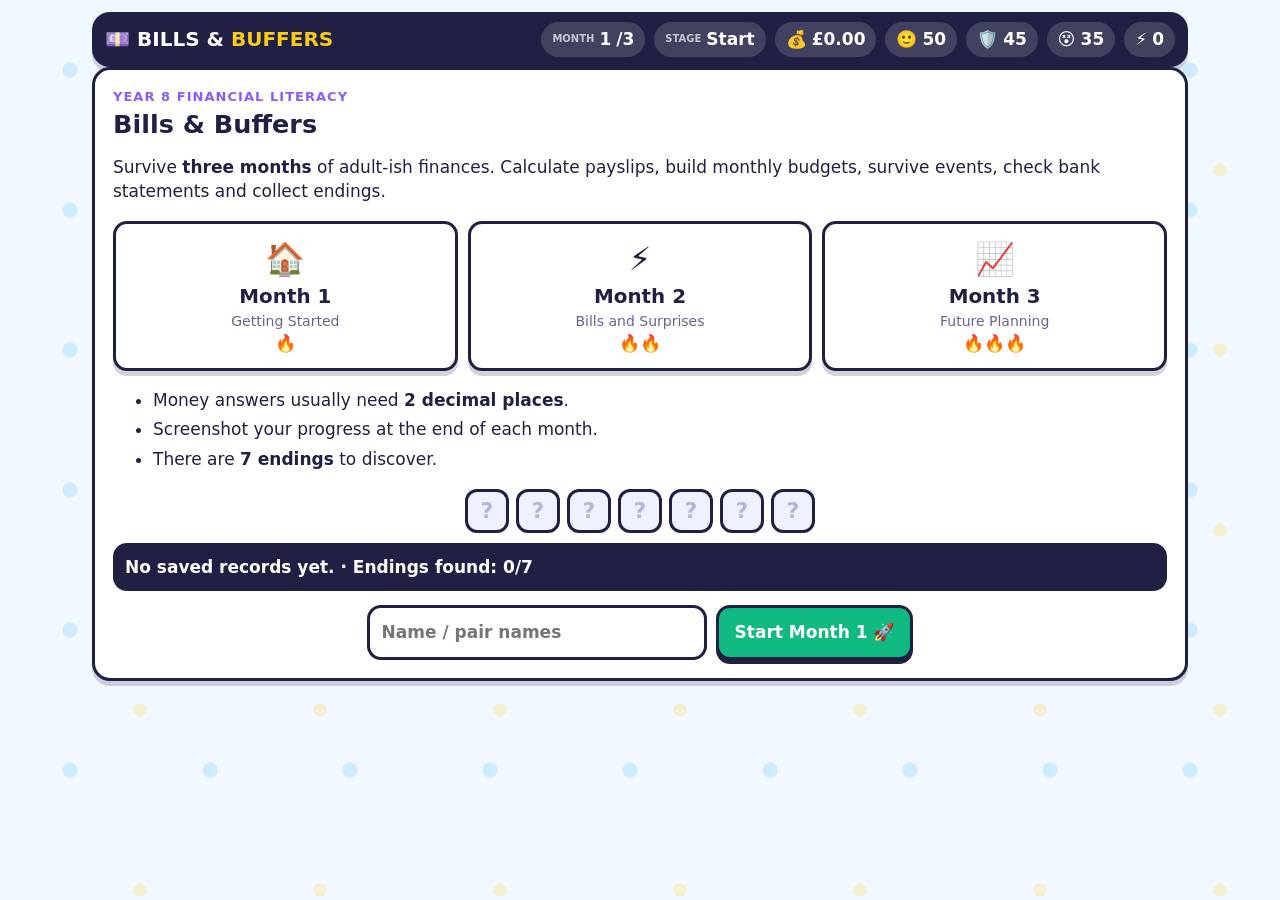
==== puzzles/bills-and-buffers/index.html @ 138b82da "Create index.html" ====
<!doctype html>
<html lang="en-GB">
<head>
<meta charset="utf-8">
<meta name="viewport" content="width=device-width, initial-scale=1, maximum-scale=1, user-scalable=no">
<title>Bills & Buffers - Year 8</title>
<style>
:root{--ink:#202044;--bg:#f2f8ff;--card:#fff;--line:#202044;--sun:#facc15;--sky:#38bdf8;--grape:#8b5cf6;--pink:#ec4899;--lime:#10b981;--red:#f43f5e;--soft:#f4f0fb;--shadow:0 5px 0 rgba(32,32,68,.2);--r:18px}*{box-sizing:border-box;-webkit-tap-highlight-color:transparent}body{margin:0;font-family:system-ui,-apple-system,Segoe UI,sans-serif;color:var(--ink);background:radial-gradient(circle,#38bdf833 0 7px,transparent 8px) 0 0/140px 140px,radial-gradient(circle,#facc1538 0 6px,transparent 7px) 50px 80px/180px 180px,var(--bg);font-size:17px;line-height:1.45;padding-bottom:28px}h1,h2,h3,h4{margin:.2rem 0;font-family:ui-rounded,system-ui,sans-serif;line-height:1.1}button,input{font:inherit}button{cursor:pointer}button:disabled{opacity:.45;pointer-events:none}.hidden{display:none!important}.muted{color:#68638d;font-size:14px}#wrap{max-width:1120px;margin:auto;padding:12px}.hud{display:flex;align-items:center;gap:9px;flex-wrap:wrap;background:var(--ink);color:#fff;border-radius:18px;padding:10px 13px;box-shadow:var(--shadow)}.logo{font-weight:900;font-size:20px}.logo b{color:var(--sun)}.spacer{flex:1}.chip{display:inline-flex;gap:5px;align-items:center;background:rgba(255,255,255,.15);border-radius:999px;padding:5px 11px;font-weight:800}.lab{font-size:10px;text-transform:uppercase;opacity:.7}.banner,.card{background:#fff;border:3px solid var(--line);border-radius:var(--r);box-shadow:var(--shadow)}.banner{display:flex;align-items:center;gap:12px;flex-wrap:wrap;margin:14px 0 10px;padding:10px 14px}.banner .big{font-size:34px}.dots{display:flex;gap:7px;margin-left:auto;flex-wrap:wrap}.dot{font-weight:800;font-size:13px;padding:5px 10px;border-radius:999px;background:#eef2ff;color:#77719a}.dot.now{background:var(--sun);color:var(--ink);outline:2px solid var(--ink)}.dot.done{background:var(--lime);color:#fff}.card{padding:18px;margin-bottom:14px;animation:pop .2s ease both}@keyframes pop{from{opacity:.3;transform:translateY(6px)}to{opacity:1;transform:none}}.eyebrow{font-weight:900;color:var(--grape);font-size:13px;text-transform:uppercase;letter-spacing:.08em}.btn{border:3px solid var(--ink);border-radius:14px;background:#fff;box-shadow:0 4px 0 var(--ink);padding:10px 16px;min-height:46px;font-weight:900}.btn:active{transform:translateY(3px);box-shadow:0 1px 0 var(--ink)}.sun{background:var(--sun)}.lime{background:var(--lime);color:white}.sky{background:var(--sky)}.pink{background:var(--pink);color:white}.red{background:var(--red);color:white}.grape{background:var(--grape);color:white}.btnRow{display:flex;gap:9px;flex-wrap:wrap;justify-content:center;margin-top:14px}.strip{display:grid;grid-template-columns:repeat(auto-fit,minmax(150px,1fr));gap:10px;margin:12px 0}.mini{border:3px solid var(--ink);border-radius:14px;box-shadow:var(--shadow);padding:12px;text-align:center;background:#fff}.mini .em{font-size:32px}.rules li{margin:5px 0}.nameBox{border:3px solid var(--ink);border-radius:14px;padding:12px;max-width:340px;width:100%;font-weight:800}.notice{background:#fff6dc;border:3px solid #ca8a04;border-radius:14px;padding:12px;font-weight:800;margin:10px 0}.paygrid,.plangrid{display:grid;grid-template-columns:repeat(auto-fit,minmax(230px,1fr));gap:12px;margin-top:12px}.pay,.choice{border:3px solid var(--ink);border-radius:14px;box-shadow:var(--shadow);background:#fff;padding:13px}.pay.done,.choice.chosen{background:#e9fbf4;border-color:#047857}.pay.locked{opacity:.5}.value{font-weight:900;font-size:24px;margin:8px 0}.tracker{display:flex;gap:8px;flex-wrap:wrap;justify-content:center;background:var(--soft);border:2px dashed var(--grape);border-radius:12px;padding:8px;margin:12px 0;font-weight:800}.ok{color:#047857}.todo{color:#be123c}.cat{margin-top:16px}.cat.missing{outline:3px dashed var(--red);outline-offset:5px}.choice h4{font-size:17px}.choice .em{font-size:25px}.rule{background:var(--soft);border-radius:9px;padding:6px 8px;color:#534d7a;font-weight:700;font-size:13px;margin:7px 0}.topic{font-size:12px;color:#68638d;font-weight:800}.price{font-weight:900;font-size:20px}.small{font-size:14px;padding:7px 10px;min-height:38px;margin-top:6px}.event{border:4px dashed var(--red)}.event.lucky{border-color:#047857}.flash{display:inline-block;border-radius:999px;background:var(--red);color:#fff;font-weight:900;padding:3px 12px}.lucky .flash{background:#047857}.report .row{display:flex;justify-content:space-between;gap:12px;border-bottom:2px dashed #e3ddf2;padding:7px 4px;font-weight:800}.plus{color:#047857}.minus{color:#be123c}.ledger{border-collapse:collapse;width:100%;background:#fff;margin-top:12px}.ledger th,.ledger td{border:2px solid var(--ink);padding:7px 9px;text-align:right}.ledger th:first-child,.ledger td:first-child{text-align:left}.ledger th{background:#fff1c9}.credit{color:#047857;font-weight:900}.debit{color:#be123c;font-weight:900}.overlay{position:fixed;inset:0;background:rgba(32,32,68,.62);display:flex;align-items:flex-start;justify-content:center;padding:18px 10px;overflow:auto;z-index:10}.modal{width:min(600px,96vw);background:#fff;border:3px solid var(--ink);border-radius:20px;box-shadow:0 10px 0 rgba(32,32,68,.25);padding:18px;margin:auto 0}.qtop{display:flex;gap:8px;flex-wrap:wrap}.tag{font-weight:900;border:2px solid var(--ink);border-radius:8px;padding:3px 10px;background:var(--grape);color:#fff}.topicTag{font-weight:900;border:2px solid var(--ink);border-radius:8px;padding:3px 10px;background:#eef2ff}.qbox{background:#fff6dc;border:3px solid #ca8a04;border-radius:14px;padding:13px;margin:9px 0}.fmt{text-align:center;color:#68638d;font-size:13px}.ans{margin:8px auto 4px;max-width:330px;min-height:52px;border:3px solid var(--ink);border-radius:14px;display:flex;align-items:center;justify-content:center;font-weight:900;font-size:26px;background:#fff}.ans.empty{color:#b9b3d6;font-size:16px}.fb{text-align:center;font-weight:900;min-height:24px}.good{color:#047857}.bad{color:#be123c}.hint{background:#fff8e8;border:2px dashed #ca8a04;border-radius:12px;padding:9px 12px;margin-top:8px}.keypad{display:grid;grid-template-columns:repeat(4,1fr);gap:8px;max-width:330px;margin:12px auto}.keypad button{border:3px solid var(--ink);border-radius:13px;background:#fff;box-shadow:0 3px 0 var(--ink);font-size:21px;font-weight:900;min-height:50px}.keypad .enter{grid-column:span 2;background:var(--lime);color:#fff}.keypad .del{background:#fdedf1}.bigscore{text-align:center;font-size:52px;font-weight:900}.scorelabel{text-align:center;font-weight:900;color:#68638d;text-transform:uppercase;font-size:13px}.stamp{display:inline-block;border:4px solid;border-radius:12px;padding:5px 14px;font-weight:900;font-size:24px;transform:rotate(-5deg)}.stamp.pass{color:#047857}.stamp.review{color:#be123c}.ending{background:linear-gradient(135deg,#fff6dc,#e0f2fe);border:3px solid var(--ink);border-radius:16px;text-align:center;padding:14px;margin:12px 0}.ending .em{font-size:46px}.gallery{display:flex;justify-content:center;gap:7px;flex-wrap:wrap}.slot{width:44px;height:44px;border:3px solid var(--ink);border-radius:12px;background:#fff;display:grid;place-items:center;font-size:22px}.slot.locked{background:#eef2ff;color:#b9b3d6;font-weight:900}.accrow{display:grid;grid-template-columns:170px 1fr 45px;gap:8px;align-items:center;font-weight:800;margin:6px 0}.bar{height:14px;border:2px solid var(--ink);border-radius:999px;background:#fff;overflow:hidden}.bar i{display:block;height:100%;background:var(--grape)}.toastWrap{position:fixed;left:50%;bottom:18px;transform:translateX(-50%);z-index:20}.toast{background:var(--ink);color:#fff;border-radius:999px;padding:10px 16px;font-weight:900;box-shadow:var(--shadow)}@media(max-width:720px){body{font-size:16px}.hud{gap:6px}.chip{font-size:13px;padding:5px 8px}.dots{margin-left:0}.accrow{grid-template-columns:125px 1fr 40px}.card{padding:14px}}
</style>
</head>
<body>
<div id="wrap">
<header class="hud"><div class="logo">💷 BILLS & <b>BUFFERS</b></div><div class="spacer"></div><span class="chip"><span class="lab">Month</span><span id="hMonth">1</span>/3</span><span class="chip"><span class="lab">Stage</span><span id="hStage">Start</span></span><span class="chip">💰 <span id="hCash">£0.00</span></span><span class="chip">🙂 <span id="hLife">50</span></span><span class="chip">🛡️ <span id="hSafe">45</span></span><span class="chip">😵 <span id="hStress">35</span></span><span class="chip">⚡ <span id="hStreak">0</span></span></header>
<div id="banner" class="banner hidden"><span id="bEm" class="big">💼</span><div><h2 id="bTitle">Month</h2><div id="bSub" class="muted"></div></div><div class="dots"><span class="dot" data-s="1">💼 Payslip</span><span class="dot" data-s="2">🧾 Budget</span><span class="dot" data-s="3">⚡ Events</span><span class="dot" data-s="4">💳 Bank</span><span class="dot" data-s="5">📸 Report</span></div></div>
<main id="stage"></main>
</div>
<div id="overlay" class="overlay hidden"><div class="modal"><div class="qtop"><span id="qLevel" class="tag">Question</span><span id="qTopic" class="topicTag">Topic: Budgeting</span></div><div class="qbox"><div id="qText"></div><div id="qHtml"></div></div><div id="qFmt" class="fmt"></div><div id="ans" class="ans empty">type your answer</div><div id="fb" class="fb"></div><div id="hint" class="hint hidden"></div><div id="keypad" class="keypad"></div><div class="btnRow"><button id="qBack" class="btn">← Back</button></div></div></div>
<div id="toastWrap" class="toastWrap hidden"><div id="toastMsg" class="toast"></div></div>
<script>
'use strict';
const $=id=>document.getElementById(id),ri=(a,b)=>a+Math.floor(Math.random()*(b-a+1)),pick=a=>a[Math.floor(Math.random()*a.length)],shuffle=a=>a.map(v=>[Math.random(),v]).sort((x,y)=>x[0]-y[0]).map(p=>p[1]),r2=n=>Math.round((n+Number.EPSILON)*100)/100,money=n=>(n<0?'−£':'£')+Math.abs(n).toLocaleString('en-GB',{minimumFractionDigits:2,maximumFractionDigits:2}),esc=s=>String(s).replace(/[&<>"]/g,c=>({'&':'&amp;','<':'&lt;','>':'&gt;','"':'&quot;'}[c])),clamp=(v,a,b)=>Math.max(a,Math.min(b,v));
const Store={get(k){try{return JSON.parse(localStorage.getItem(k))}catch(e){return null}},set(k,v){try{localStorage.setItem(k,JSON.stringify(v))}catch(e){}},del(k){try{localStorage.removeItem(k)}catch(e){}}};
const SAVE='billsBuffersSave_v1',REC_KEY='poundsPitfallsRecords_v4';
const MONTHS=[{em:'🏠',name:'Month 1: Getting Started',sub:'Rent, bills and first budget choices.',events:2},{em:'⚡',name:'Month 2: Bills and Surprises',sub:'Meter readings, subscriptions and rising costs.',events:3},{em:'📈',name:'Month 3: Future Planning',sub:'Interest, VAT, depreciation and trickier choices.',events:3}];
const STAGE={1:'Payslip',2:'Budget',3:'Events',4:'Bank',5:'Report',6:'Final'};
const ENDINGS=[
{id:'perfect',em:'🏆',name:'The Perfect Planner',pass:true,test:s=>s.targetsMet===3&&acc()>=85&&s.balance>=500&&s.bestStreak>=4,txt:'Three strong months, accurate maths and cash in reserve. Henry can lower the clipboard.'},
{id:'secure',em:'🏦',name:'The Emergency Saver',pass:true,test:s=>s.safe>=80&&s.balance>=300,txt:'You built a serious buffer. Future-you is applauding politely.'},
{id:'percent',em:'📈',name:'The Percentage Expert',pass:true,test:s=>topicAcc('Percentage')>=85&&s.correct>=8,txt:'VAT, discounts, interest and depreciation met a student with a multiplier.'},
{id:'bank',em:'💳',name:'The Bank Statement Expert',pass:true,test:s=>s.bankChecks>=3&&s.balance>=0,txt:'Credit, debit, balance, overdrawn — all under control.'},
{id:'luxury',em:'🍾',name:'The Lifestyle Legend',pass:true,test:s=>s.life>=85&&s.balance>=0,txt:'You lived well and somehow did not bankrupt yourself.'},
{id:'goblin',em:'🐉',name:'The Super Saver',pass:true,test:s=>s.balance>=700&&s.life<60,txt:'Huge savings, tiny joy. Financially sensible, spiritually beige.'},
{id:'crisis',em:'🚨',name:'Budget Crisis Survivor',pass:false,test:s=>true,txt:'Not every month was pretty, but you found several traps before adult life could weaponise them.'}
];
let REC=Store.get(REC_KEY)||{plays:0,bestScore:0,bestBalance:-9999,longestStreak:0,endings:[]},S=null,Q=null,ans='',toastT=null;
function newGame(name){let s={name,month:1,stage:1,balance:100,life:50,safe:45,stress:35,selected:{},priced:{},ledger:[],events:[],eventIndex:0,legend:false,monthLogs:[],total:0,correct:0,stats:{},monthQ:0,monthFirst:0,streak:0,bestStreak:0,targetsMet:0,bankChecks:0,seenQuestions:[],log:[]};setupMonth(s,1);return s}
function setupMonth(s,m){s.month=m;s.stage=1;s.profile=profile(m);s.pay={gross:false,tax:false,net:false,opened:false};s.selected={};s.priced={};s.cards=cards(s.profile,m);s.ledger=[{desc:'Opening balance',amount:s.balance}];s.events=events(m);s.eventIndex=0;s.legend=false;s.monthQ=0;s.monthFirst=0}
function profile(m){let j=pick([['Retail assistant',112,10.60,9,15.90,12],['Cafe shift lead',118,10.95,7,16.43,12],['Leisure centre assistant',105,11.20,12,16.80,10],['Warehouse picker',116,11.05,8,16.58,15],['Cinema supervisor',110,10.80,10,16.20,12]]);let [job,hours,rate,ot,otr,taxRate]=j;if(m===2){hours+=ri(2,8);ot+=ri(1,3)}if(m===3){rate=r2(rate+.35);taxRate=pick([12,15,18])}let normal=r2(hours*rate),over=r2(ot*otr),gross=r2(normal+over),tax=r2(gross*taxRate/100),net=r2(gross-tax);return{job,hours,rate,ot,otr,taxRate,normal,over,gross,tax,net}}
function mk(cat,id,e,t,tag,cost,life,safe,stress,q,a,topic,note){return{cat,id,e,t,tag,cost:r2(cost),life,safe,stress,q,a:r2(a),topic,note}}
function cards(p,m){
let prev=ri(1400,1700),units=ri(85+m*12,135+m*15),now=prev+units,rate=r2(.24+m*.03),standing=r2(12.5+m*1.5),meter=r2(units*rate+standing);
let foodPre=210+m*10,foodVoucher=5+5*m,foodDeal=r2(foodPre*.8-foodVoucher),bus=74+m*2,save8=r2(p.net*.08);
let cancelEach=r2(6.99+m*1.25),cancelTotal=r2(cancelEach*2);
let stream=r2(8.99+m*.5),music=r2(5.99+m*.4),storage=r2(2.49+m*.25),basicSub=r2(stream+music+storage);
let essential=560+m*70,emergency=r2(essential*3);
return{
housing:[mk('housing','box','📦','Box room','Core',440+m*15,-7,7,5,`Rent is ${money(440+m*15)}. Take-home pay is ${money(p.net)}. How much remains after rent?`,r2(p.net-(440+m*15)),'Budgeting','Cheap. May include cupboard-based living.'),mk('housing','share','🏘️','Standard flatshare','Standard',580+m*20,8,4,0,`Rent is ${money(580+m*20)}. What percentage of take-home pay ${money(p.net)} is this? Give the nearest whole percent.`,Math.round((580+m*20)/p.net*100),'Percentage of an amount','Sensible flatshare. Grimly realistic.'),mk('housing','studio','🏙️','Studio flat','Premium',780+m*25,18,-8,14,`A studio costs ${money(780+m*25)}. Is this more than 60% of take-home pay? Type 1 for yes or 0 for no.`,(780+m*25)>p.net*.6?1:0,'Percentage comparison','Lovely privacy. Financially spicy.')],
bills:[mk('bills','meter','🔢','Meter reading bill','Meter',meter,3,6,0,`Electric meter reading changed from ${prev} to ${now}. Units cost ${money(rate)} each, plus standing charge ${money(standing)}. What is the total bill?`,meter,'Utility bills: meter readings','Meter readings: where decimals go to breed.'),mk('bills','standard','🔌','Standard bills','Standard',135+m*8,4,5,0,`Electricity £48.60, water £22.40, phone £18.99, internet ${money(r2(135+m*8-48.60-22.40-18.99))}. What is the total?`,135+m*8,'Adding decimal money','A boring but plausible bills setup.'),mk('bills','warm','🔥','Warm home','Comfort',170+m*10,9,7,-3,`Last month\'s bill was ${money(r2((170+m*10)/1.12))}. It increased by 12%. What is the new bill?`,170+m*10,'Increasing by a percentage','Warmth: apparently now premium content.')],
food:[mk('food','cheap','🥫','Ultra-budget shop','Core',128+m*8,-11,1,10,`You spend ${money(r2((128+m*8)/4))} per week for 4 weeks. What is the monthly cost?`,128+m*8,'Multiplying decimals','You survive. Joy may not.'),mk('food','sensible','🥗','Sensible shop','Standard',185+m*10,6,3,0,`A weekly shop costs ${money(r2((185+m*10)/4))}. What is the cost for 4 weeks?`,185+m*10,'Multiplying decimals','Practical and not entirely miserable.'),mk('food','deals','🏷️','Deal-hunter shop','Deal',foodDeal,9,5,-4,`A ${money(foodPre)} food plan has 20% off, then a ${money(foodVoucher)} voucher. What is the final cost?`,foodDeal,'Percentage decrease and vouchers','Requires maths. Rewards smugness.')],
transport:[mk('transport','bike','🚲','Walk / cycle','Cheap',22+m*3,-4,3,4,`Bike maintenance costs ${money(r2((22+m*3)/4))} per week for 4 weeks. What is the monthly cost?`,22+m*3,'Multiplying decimals','Cheap, healthy, wet.'),mk('transport','bus','🚌','Bus pass','Reliable',bus,5,6,0,`A bus pass costs ${money(bus)}. Pay-as-you-go is £4.60 per day. From how many whole days is the pass better value?`,Math.floor(bus/4.6)+1,'Budgeting: break-even','Reliable. Not glamorous. Works.'),mk('transport','train','🚆','Train pass','Fast',145+m*8,10,4,5,`A train pass costs ${money(145+m*8)}. A bus pass costs ${money(bus)}. How much more is the train pass?`,r2(145+m*8-bus),'Subtracting decimal money','Fast. Wallet-hostile.')],
subs:[mk('subs','none','🚫','No subscriptions','Frugal',0,-8,8,-3,`You cancel 2 subscriptions costing ${money(cancelEach)} each per month. How much do you save each month?`,cancelTotal,'Multiplying decimal money','Free entertainment: staring into space.'),mk('subs','basic','🎧','Basic entertainment','Small',basicSub,4,0,0,`Streaming ${money(stream)}, music ${money(music)}, storage ${money(storage)}. What is the total?`,basicSub,'Adding decimal money','A manageable drip-drip of money.'),mk('subs','chaos','🤯','Subscription chaos','Trap',76+m*5,16,-12,13,`Four subscriptions cost ${money(r2((76+m*5)/4))} each. What is the total?`,76+m*5,'Multiplying decimals','Tiny costs. Big ambush.')],
savings:[mk('savings','zero','🕳️','No emergency fund','Risky',0,4,-18,16,`A sensible emergency fund is 3 months of essential costs. Your essential costs are ${money(essential)} per month. What emergency fund would be recommended?`,emergency,'Budgeting: emergency fund','More spending money now, but no cushion if something goes wrong.'),mk('savings','fifty','🐖','Save £50','Starter',50,0,8,-4,`You save £50 from ${money(p.net)}. How much remains before other spending?`,r2(p.net-50),'Subtracting decimal money','A small cushion.'),mk('savings','eight','📈','Save 8%','Percent',save8,-5,20,-10,`You save 8% of ${money(p.net)}. How much do you save?`,save8,'Percentage of an amount','Percentage-powered responsibility.')]
}}
function events(m){return shuffle([evMeter(m),evVAT(),evBank(),evRepair(m),evOvertime(),evVoucher(),evDepreciation(),evReverse()]).slice(0,MONTHS[m-1].events)}
function render(){if(!S){startScreen();hud();return}hud();banner();save();if(S.stage===1)payslip();if(S.stage===2)budget();if(S.stage===3)eventScreen();if(S.stage===4)bank();if(S.stage===5)monthReport();if(S.stage===6)finalReport()}
function startScreen(){let saved=Store.get(SAVE),gal=ENDINGS.map(e=>`<span class="slot ${REC.endings.includes(e.id)?'':'locked'}">${REC.endings.includes(e.id)?e.em:'?'}</span>`).join(''),best=REC.plays?`Best score: ${REC.bestScore} · Best balance: ${money(REC.bestBalance)} · Longest streak: ${REC.longestStreak}`:'No saved records yet.';$('banner').classList.add('hidden');$('stage').innerHTML=`<section class="card"><div class="eyebrow">Year 8 financial literacy</div><h1>Bills & Buffers</h1><p>Survive <b>three months</b> of adult-ish finances. Calculate payslips, build monthly budgets, survive events, check bank statements and collect endings.</p>${saved?`<div class="notice">📌 Saved game found: ${esc(saved.name)} — Month ${saved.month}, ${STAGE[saved.stage]}.<div class="btnRow"><button class="btn sun" id="resume">Resume →</button><button class="btn red" id="clear">Clear save</button></div></div>`:''}<div class="strip">${MONTHS.map((m,i)=>`<div class="mini"><div class="em">${m.em}</div><h3>Month ${i+1}</h3><div class="muted">${m.name.replace(/^Month \d: /,'')}</div><b>${'🔥'.repeat(i+1)}</b></div>`).join('')}</div><ul class="rules"><li>Money answers usually need <b>2 decimal places</b>.</li><li>Screenshot your progress at the end of each month.</li><li>There are <b>7 endings</b> to discover.</li></ul><div class="gallery">${gal}</div><div class="notice" style="background:#202044;color:#fff;border:0">${best} · Endings found: ${REC.endings.length}/7</div><div class="btnRow"><input id="name" class="nameBox" placeholder="Name / pair names"><button id="start" class="btn lime">Start Month 1 🚀</button></div></section>`;$('start').onclick=()=>{S=newGame($('name').value.trim()||'Unnamed budgeter');addLog('Game started.');render()};if(saved){$('resume').onclick=()=>{S=saved;render()};$('clear').onclick=()=>{Store.del(SAVE);toast('Saved game cleared.');render()}}}
function hud(){$('hMonth').textContent=S?S.month:1;$('hStage').textContent=S?STAGE[S.stage]:'Start';$('hCash').textContent=S?money(S.balance):'£0.00';$('hLife').textContent=S?S.life:50;$('hSafe').textContent=S?S.safe:45;$('hStress').textContent=S?S.stress:35;$('hStreak').textContent=S?S.streak:0}
function banner(){let m=MONTHS[S.month-1];$('banner').classList.remove('hidden');$('bEm').textContent=m.em;$('bTitle').textContent=m.name+' · '+STAGE[S.stage];$('bSub').textContent=m.sub;document.querySelectorAll('.dot').forEach(d=>{let n=+d.dataset.s;d.classList.toggle('now',n===S.stage);d.classList.toggle('done',n<S.stage)})}
function payslip(){let p=S.profile;$('stage').innerHTML=`<section class="card"><div class="eyebrow">Month ${S.month} of 3</div><h2>${MONTHS[S.month-1].em} ${MONTHS[S.month-1].name}</h2><p>${MONTHS[S.month-1].sub}</p><div class="notice">Job: ${p.job}<br>Normal hours: ${p.hours} at ${money(p.rate)} per hour<br>Overtime: ${p.ot} hours at ${money(p.otr)} per hour<br>Simplified deduction/tax rate: ${p.taxRate}%<br>Opening bank balance: ${money(S.balance)}</div><div class="paygrid">${pay('gross','1','Gross pay',S.pay.gross,money(p.gross),'Calculate normal pay + overtime pay.')}${pay('tax','2','Deductions',S.pay.tax,money(p.tax),`Calculate ${p.taxRate}% of gross pay.`)}${pay('net','3','Take-home pay',S.pay.net,money(p.net),'Subtract deductions from gross pay.')}</div><div class="notice" style="background:#202044;color:#fff;border:0">🎯 Monthly target: balance £0+, life 55+, security 50+, stress below 70, first-try accuracy 70%+.</div><div class="btnRow"><button id="toBudget" class="btn lime" ${S.pay.net?'':'disabled'}>Open budget desk 🧾</button></div></section>`;$('pay-gross').onclick=askGross;$('pay-tax').onclick=()=>{if(S.pay.gross)askTax()};$('pay-net').onclick=()=>{if(S.pay.tax)askNet()};$('toBudget').onclick=()=>{S.stage=2;if(!S.pay.opened){S.pay.opened=true;S.balance=r2(S.balance+p.net);S.ledger.push({desc:'Take-home pay',amount:p.net});addLog('Take-home pay added: '+money(p.net))}render()}}
function pay(id,n,t,done,val,desc){let locked=(id==='tax'&&!S.pay.gross)||(id==='net'&&!S.pay.tax);return`<div class="pay ${done?'done':''} ${locked?'locked':''}"><h3>${n}. ${t}</h3><p>${desc}</p><div class="value">${done?val:'?'}</div><button class="btn ${done?'lime':'sun'}" id="pay-${id}" ${locked?'disabled':''}>${done?'Done':'Calculate'}</button></div>`}
function budget(){let cats=[['housing','🏠','Housing'],['bills','⚡','Bills'],['food','🛒','Shopping'],['transport','🚌','Transport'],['subs','📱','Subscriptions'],['savings','🐷','Savings']],done=cats.filter(c=>S.selected[c[0]]).length;$('stage').innerHTML=`<section class="card"><div class="eyebrow">Month ${S.month} · Budget desk</div><h2>🧾 Build this month’s budget</h2><p>Price cards by solving the problem, then choose one option in each category. You can revise before starting events.</p><div class="tracker">${cats.map(c=>`<span class="${S.selected[c[0]]?'ok':'todo'}">${S.selected[c[0]]?'✓':'•'} ${c[1]} ${c[2]}</span>`).join('')}</div>${cats.map(c=>cat(c[0],c[1],c[2])).join('')}<div class="btnRow"><button id="bonus" class="btn grape">Bonus challenge 🎲</button><button id="events" class="btn lime" ${done===cats.length?'':'disabled'}>Start life events ⚡</button></div></section>`;document.querySelectorAll('[data-price]').forEach(b=>b.onclick=()=>priceCard(b.dataset.cat,b.dataset.price));document.querySelectorAll('[data-choose]').forEach(b=>b.onclick=()=>choose(b.dataset.cat,b.dataset.choose));$('bonus').onclick=()=>challenge(false);$('events').onclick=()=>{S.stage=3;render()}}
function cat(id,e,t){let picked=S.selected[id];return`<section class="cat ${picked?'':'missing'}"><h3>${e} ${t}</h3><div class="${picked?'ok':'todo'}"><b>${picked?`Chosen: ${picked.t} (${money(picked.cost)})`:'Choose one option.'}</b></div><div class="plangrid">${S.cards[id].map(cardHtml).join('')}</div></section>`}
function cardHtml(c){let priced=S.priced[c.cat+':'+c.id],chosen=S.selected[c.cat]?.id===c.id;return`<div class="choice ${chosen?'chosen':''}"><div class="em">${c.e}</div><h4>${c.t}</h4><div class="rule">${c.note}</div><div><b>Life ${sign(c.life)} · Security ${sign(c.safe)} · Stress ${sign(c.stress)}</b></div><div class="topic">Topic: ${esc(c.topic)}</div><div class="price">${priced?money(c.cost):'Price locked'}</div><button class="btn small sun" data-cat="${c.cat}" data-price="${c.id}">${priced?'Recheck':'Price it'}</button> <button class="btn small lime" data-cat="${c.cat}" data-choose="${c.id}" ${priced?'':'disabled'}>${chosen?'Selected':'Choose'}</button></div>`}
function priceCard(cat,id){let c=S.cards[cat].find(x=>x.id===id);ask({level:c.tag,topic:c.topic,text:c.q,answer:c.a,hint:'Read carefully: percentage amount, new total, or remaining balance?',done(){S.priced[cat+':'+id]=true;addLog('Priced '+c.t+': '+money(c.cost));render()}})}
function choose(cat,id){let c=S.cards[cat].find(x=>x.id===id),old=S.selected[cat];if(old){S.balance=r2(S.balance+old.cost);S.life-=old.life;S.safe-=old.safe;S.stress-=old.stress;S.ledger=S.ledger.filter(x=>x.key!==cat)}S.selected[cat]=c;S.balance=r2(S.balance-c.cost);S.life=clamp(S.life+c.life,0,100);S.safe=clamp(S.safe+c.safe,0,100);S.stress=clamp(S.stress+c.stress,0,100);S.ledger.push({key:cat,desc:c.t,amount:-c.cost});addLog('Selected '+c.t);render()}
function eventScreen(){if(S.eventIndex>=S.events.length){if(!S.legend)return legend();$('stage').innerHTML=`<section class="card"><div class="eyebrow">Month ${S.month} events complete</div><h2>⚡ Life events survived</h2><p>Now check your bank statement.</p>${summary()}<div class="btnRow"><button id="bank" class="btn lime">Go to bank statement 💳</button></div></section>`;$('bank').onclick=()=>{S.stage=4;render()};return}let ev=S.events[S.eventIndex];$('stage').innerHTML=`<section class="card event ${ev.lucky?'lucky':''}"><span class="flash">${ev.lucky?'LUCKY EVENT':'LIFE EVENT'}</span><h2>${ev.e} ${ev.t}</h2><p>${ev.text}</p><div class="btnRow">${ev.choices.map((c,i)=>`<button class="btn ${c.good?'lime':'sun'}" data-ev="${i}">${c.label}</button>`).join('')}</div><p class="muted">Event ${S.eventIndex+1} of ${S.events.length}</p></section>`;document.querySelectorAll('[data-ev]').forEach(b=>b.onclick=()=>handleEvent(ev,+b.dataset.ev))}
function legend(){$('stage').innerHTML=`<section class="card" style="max-width:590px;margin:auto;text-align:center"><div class="eyebrow">⭐ Optional challenge</div><h2>Month ${S.month} Boss Battle</h2><p>One harder financial question. Correct = useful bonus. Skip = no penalty.</p><div class="btnRow"><button id="boss" class="btn pink">Take it on ⭐</button><button id="skip" class="btn">Skip</button></div></section>`;$('boss').onclick=()=>challenge(true);$('skip').onclick=()=>{S.legend=true;render()}}
function bank(){let rows=S.ledger.filter(x=>Math.abs(x.amount)>0.001).map((r,i)=>`<tr><td>${i+1}. ${esc(r.desc)}</td><td class="${r.amount>=0?'credit':'debit'}">${r.amount>=0?money(r.amount):'−'+money(Math.abs(r.amount)).slice(1)}</td></tr>`).join('');$('stage').innerHTML=`<section class="card"><div class="eyebrow">Month ${S.month} · Bank check</div><h2>💳 Bank statement check</h2><p>Credit means money in. Debit means money out. Calculate the final balance.</p><table class="ledger"><tr><th>Transaction</th><th>Amount</th></tr>${rows}<tr><th>Final balance</th><td>?</td></tr></table><div class="btnRow"><button id="checkBank" class="btn sun">Calculate final balance</button></div></section>`;$('checkBank').onclick=askBank}
function monthReport(){let log=S.monthLogs[S.monthLogs.length-1],last=S.month===3;$('stage').innerHTML=`<section class="card" style="max-width:630px;margin:auto"><div id="finalCard"><div style="text-align:center"><span class="stamp ${log.target?'pass':'review'}">MONTH ${S.month} ${log.target?'COMPLETE':'REVIEWED'}</span></div><h2 style="text-align:center">${MONTHS[S.month-1].em} ${MONTHS[S.month-1].name}</h2><div class="scorelabel">${esc(S.name)} · screenshot report</div>${summary(log)}<p class="muted" style="text-align:center">📸 Screenshot this month report before moving on.</p></div><div class="btnRow"><button id="next" class="btn lime">${last?'See final report 🏆':'Start Month '+(S.month+1)+' →'}</button></div></section>`;$('next').onclick=()=>{if(last){S.stage=6;Store.del(SAVE);render()}else{setupMonth(S,S.month+1);render()}}}
function finalReport(){let score=calcScore(),ending=getEnding();S.score=score;record(ending);let gal=ENDINGS.map(e=>`<span class="slot ${REC.endings.includes(e.id)?'':'locked'}">${REC.endings.includes(e.id)?e.em:'?'}</span>`).join('');$('stage').innerHTML=`<section class="card"><div style="text-align:center"><span class="stamp ${ending.pass?'pass':'review'}">${ending.pass?'APPROVED':'REVIEW NEEDED'}</span></div><h2 style="text-align:center">💷 Bills & Buffers Report</h2><div class="scorelabel">${esc(S.name)} · final screenshot</div><div class="ending"><div class="em">${ending.em}</div><h3>Your ending: ${ending.name} ${REC.lastNew?'· NEW! 🎊':''}</h3><div>${ending.txt}</div><div class="gallery">${gal}</div><div class="muted">Endings found on this iPad: ${REC.endings.length}/7</div></div><div class="bigscore">${score}</div><div class="scorelabel">Financial survival score</div><div class="strip">${S.monthLogs.map((m,i)=>`<div class="mini"><div class="em">${MONTHS[i].em}</div><b>Month ${i+1}</b><br>${money(m.balance)}<br>acc ${m.acc}%<br>🎯 ${m.target?'met':'missed'}</div>`).join('')}</div>${summary()}<div class="card" style="box-shadow:none;background:#fffdf6"><h3>📚 Maths topic accuracy</h3>${topicRows()}</div><div class="card" style="box-shadow:none;background:#e9fbf4;text-align:center"><h3>📸 Screenshot this final report</h3><p class="muted">Show this screen to your teacher. It includes your name, ending, score, monthly results and topic accuracy.</p></div><div class="btnRow"><button id="again" class="btn sun">Chase another ending 🔁</button></div></section>`;$('again').onclick=()=>{S=null;render()}}
function askGross(){let p=S.profile;ask({level:'Standard',topic:'Wages and overtime',text:`You work ${p.hours} hours at ${money(p.rate)} per hour and ${p.ot} overtime hours at ${money(p.otr)} per hour. What is your gross monthly pay?`,answer:p.gross,hint:'Normal pay plus overtime pay.',done(){S.pay.gross=true;render()}})}
function askTax(){let p=S.profile;ask({level:'Standard',topic:'Income tax',text:`A simplified deduction of ${p.taxRate}% is taken from gross pay of ${money(p.gross)}. How much is deducted?`,answer:p.tax,hint:'Find the percentage of gross pay.',done(){S.pay.tax=true;render()}})}
function askNet(){let p=S.profile;ask({level:'Core',topic:'Subtracting decimal money',text:`Gross pay is ${money(p.gross)} and deductions are ${money(p.tax)}. What is take-home pay?`,answer:p.net,hint:'Gross pay − deductions.',done(){S.pay.net=true;render()}})}
function handleEvent(ev,i){
 let c=ev&&ev.choices?ev.choices[i]:null;
 if(!c){
   toast('This event could not be read. Starting a fresh event safely.');
   S.events=events(S.month);
   S.eventIndex=0;
   render();
   return;
 }
 try{
   if(typeof c.q==='function'){
     ask(c.q());
     return;
   }
   if(typeof c.apply==='function'){
     c.apply();
     return;
   }
   toast('This saved event is stale. Refreshing the event.');
   S.events=events(S.month);
   S.eventIndex=0;
   render();
 }catch(err){
   console.error(err);
   toast('That event misfired. Refreshing safely.');
   S.events=events(S.month);
   S.eventIndex=0;
   render();
 }
}
function nextEvent(){S.eventIndex++;render()}
function addLedger(desc,amount){S.ledger.push({desc,amount:r2(amount)})}
function askBank(){let bal=r2(S.ledger.reduce((s,x)=>s+x.amount,0));ask({level:'Tricky',topic:'Bank statements',text:'Using the bank statement table, what is the final balance?',answer:bal,hint:'Add credits and subtract debits. Negative means overdrawn.',done(){S.bankChecks++;S.balance=bal;closeMonth();render()}})}
function closeMonth(){let target=S.balance>=0&&S.life>=55&&S.safe>=50&&S.stress<70&&monthAcc()>=70;if(target)S.targetsMet++;S.monthLogs.push({balance:S.balance,life:S.life,safe:S.safe,stress:S.stress,q:S.monthQ,first:S.monthFirst,acc:monthAcc(),target});S.stage=5}
function qEvent(level,topic,text,answer,hint,done){return{level,topic,text,answer:r2(answer),hint,done}}
function evMeter(m){let prev=ri(2100,2600),units=ri(90+m*12,160+m*15),now=prev+units,rate=r2(.22+m*.03),standing=r2(12.5+m*1.5),bill=r2(units*rate+standing);return{e:'🔢',t:'Meter reading shock',text:'A utility bill arrives. Meter readings decide the damage.',choices:[{label:'Calculate the bill',good:true,q(){return qEvent('Standard','Utility bills: meter readings',`Meter reading changed from ${prev} to ${now}. Units cost ${money(rate)} each, plus standing charge ${money(standing)}. What is the total bill?`,bill,'Units used = new − old. Then units × rate + standing charge.',()=>{S.balance=r2(S.balance-bill);addLedger('Meter reading bill',-bill);S.stress=clamp(S.stress+3,0,100);nextEvent()})}},{label:'Pay rough estimate',good:false,apply(){let over=r2(bill+25);S.balance=r2(S.balance-over);addLedger('Overestimated utility bill',-over);S.stress=clamp(S.stress+8,0,100);nextEvent()}}]}}
function evVAT(){
 let net=pick([45,65,85,120]),total=r2(net*1.2);
 return{e:'🧾',t:'VAT trap',text:'A bill is quoted before VAT.',choices:[
  {label:'Calculate VAT total',good:true,q(){
    return qEvent('Tricky','VAT',`A service costs ${money(net)} before VAT. VAT is 20%. What is the total including VAT?`,total,'Multiply by 1.2.',()=>{
      S.balance=r2(S.balance-total);
      addLedger('VAT bill',-total);
      nextEvent();
    });
  }},
  {label:'Assume quote is final',good:false,apply(){
    S.balance=r2(S.balance-total-15);
    addLedger('VAT surprise plus fee',-total-15);
    S.stress=clamp(S.stress+8,0,100);
    nextEvent();
  }}
 ]};
}
function evBank(){
let start=pick([96.40,120.40,142.75]),credit=pick([28.50,35,42.25]),debit=pick([61.90,68.90,77.35]),final=r2(start+credit-debit);
return{e:'💳',t:'Bank statement error',text:'A statement looks wrong. Spotting it recovers money.',lucky:true,choices:[{label:'Audit statement',good:true,q(){return qEvent('Tricky','Bank statements',`A statement shows: start ${money(start)}, credit ${money(credit)}, debit ${money(debit)}. What should the final balance be?`,final,'Start + credit − debit.',()=>{S.balance=r2(S.balance+35);addLedger('Bank error recovered',35);S.safe=clamp(S.safe+4,0,100);nextEvent()})}},{label:'Ignore it',good:false,apply(){S.stress=clamp(S.stress+10,0,100);nextEvent()}}]}}
function evRepair(m){let cost=pick([55,60,75])+m*5,rate=pick([20,25]),disc=r2(cost*(1-rate/100));return{e:'🛠️',t:'Unexpected repair',text:'Something breaks. A discount may help.',choices:[{label:'Pay full repair',good:false,apply(){S.balance=r2(S.balance-cost);addLedger('Repair',-cost);S.stress=clamp(S.stress+8,0,100);nextEvent()}},{label:'Use discount maths',good:true,q(){return qEvent('Standard','Percentage decrease',`A repair costs ${money(cost)} but you find a ${rate}% discount. What is the discounted price?`,disc,'Use a decrease multiplier.',()=>{S.balance=r2(S.balance-disc);addLedger('Discounted repair',-disc);S.stress=clamp(S.stress+3,0,100);nextEvent()})}}]}}
function evOvertime(){let h=pick([4,5,6]),r=pick([13.5,14.25,15]),earn=r2(h*r);return{e:'🏆',t:'Overtime chance',text:'Extra hours are available.',lucky:true,choices:[{label:'Take overtime',good:true,q(){return qEvent('Standard','Wages and overtime',`You work ${h} extra hours at ${money(r)} per hour. How much extra pay do you earn?`,earn,'Hours × hourly rate.',()=>{S.balance=r2(S.balance+earn);addLedger('Overtime',earn);S.stress=clamp(S.stress+5,0,100);nextEvent()})}},{label:'Protect your time',good:false,apply(){S.life=clamp(S.life+4,0,100);S.stress=clamp(S.stress-3,0,100);nextEvent()}}]}}
function evVoucher(){let shop=pick([48.60,62.40,74.80]),rate=pick([10,15,20]),save=r2(shop*rate/100);return{e:'🛒',t:'Supermarket voucher',text:'Percentage skills decide the saving.',lucky:true,choices:[{label:'Use voucher',good:true,q(){return qEvent('Standard','Percentage decrease',`A food shop of ${money(shop)} has ${rate}% off. How much do you save?`,save,'Find the percentage of the shop.',()=>{S.balance=r2(S.balance+save);addLedger('Voucher saving',save);nextEvent()})}},{label:'Forget voucher',good:false,apply(){nextEvent()}}]}}
function evDepreciation(){
let value=pick([300,400,500,650]),rate=pick([15,20,25]),worth=r2(value*(1-rate/100));
return{e:'📉',t:'Depreciation decision',text:'A phone upgrade offer appears.',choices:[{label:'Check depreciation',good:true,q(){return qEvent('Mega','Depreciation / repeated percentage change',`A phone worth ${money(value)} depreciates by ${rate}% in one year. What is it worth after depreciation?`,worth,`${rate}% decrease means multiply by ${r2(1-rate/100)}.`,()=>{S.safe=clamp(S.safe+8,0,100);nextEvent()})}},{label:'Upgrade on vibes',good:false,apply(){S.balance=r2(S.balance-60);addLedger('Phone upgrade deposit',-60);S.life=clamp(S.life+6,0,100);S.stress=clamp(S.stress+8,0,100);nextEvent()}}]}}
function evReverse(){
let original=pick([60,80,120,150]),rate=pick([20,25,40]),sale=r2(original*(1-rate/100));
return{e:'↩️',t:'Reverse percentage trap',text:'A sale price hides the original price.',choices:[{label:'Work backwards',good:true,q(){return qEvent('Mega','Reverse percentages',`An item is reduced by ${rate}% and now costs ${money(sale)}. What was the original price?`,original,`${money(sale)} is ${100-rate}% of the original. Divide by ${r2((100-rate)/100)}.`,()=>{S.balance=r2(S.balance+20);addLedger('Reverse percentage reward',20);nextEvent()})}},{label:'Leave it',good:false,apply(){nextEvent()}}]}}
function challenge(boss){
let ciStart=pick([180,200,240,300]),ciRate=pick([3,4,5]),ciYears=pick([2,3]),ciAns=r2(ciStart*Math.pow(1+ciRate/100,ciYears));
let siStart=pick([400,500,650]),siRate=pick([3,4,5]),siYears=pick([2,3]),siAns=r2(siStart*siRate/100*siYears);
let vatNet=pick([65,85,95,120]),vatAns=r2(vatNet*1.2);
let pool=[qEvent(boss?'Boss':'Tricky','Compound interest',`${money(ciStart)} is saved at ${ciRate}% compound interest for ${ciYears} years. What is the final amount?`,ciAns,`${money(ciStart)} × ${r2(1+ciRate/100)} for each year.`,()=>{S.safe=clamp(S.safe+10,0,100);if(boss)S.legend=true;render()}),qEvent(boss?'Boss':'Tricky','Simple interest',`${money(siStart)} is saved at ${siRate}% simple interest for ${siYears} years. How much interest is earned?`,siAns,`Find ${siRate}% of ${money(siStart)}, then multiply by ${siYears}.`,()=>{S.balance=r2(S.balance+20);addLedger('Interest reward',20);if(boss)S.legend=true;render()}),qEvent(boss?'Boss':'Tricky','VAT',`A repair costs ${money(vatNet)} before VAT. VAT is 20%. What is the total including VAT?`,vatAns,'Multiply by 1.2.',()=>{S.balance=r2(S.balance+25);addLedger('VAT reward',25);if(boss)S.legend=true;render()})];
ask(pick(pool))}
function ask(q){S.seenQuestions=S.seenQuestions||[];let key=String(q.text).replace(/<[^>]*>/g,'').replace(/\s+/g,' ').trim();let repeat=S.seenQuestions.includes(key);if(!repeat)S.seenQuestions.push(key);Q={...q,counted:false};ans='';$('qLevel').textContent=q.level||'Question';$('qTopic').textContent='Topic: '+q.topic+(repeat?' · repeat check':'');$('qText').innerHTML=q.text;$('qHtml').innerHTML=q.html||'';$('qFmt').textContent=q.fmt||'Give an amount to 2 decimal places unless told otherwise.';$('fb').textContent='';$('fb').className='fb';$('hint').classList.add('hidden');$('hint').textContent=q.hint||'';renderAns();renderKeypad();$('qBack').onclick=closeQ;$('overlay').classList.remove('hidden')}
function renderAns(){let a=$('ans');if(ans){a.textContent=ans;a.classList.remove('empty')}else{a.textContent='type your answer';a.classList.add('empty')}}
function renderKeypad(){let keys=['7','8','9','⌫','4','5','6','−','1','2','3','.','0','00','C','Enter'];$('keypad').innerHTML=keys.map(k=>`<button class="${k==='Enter'?'enter':(k==='⌫'||k==='C'?'del':'')}" data-k="${k}">${k}</button>`).join('');document.querySelectorAll('[data-k]').forEach(b=>b.onclick=()=>press(b.dataset.k))}
function press(k){if(k==='Enter')return submit();if(k==='C')ans='';else if(k==='⌫')ans=ans.slice(0,-1);else if(k==='−')ans=ans.startsWith('-')?ans.slice(1):('-'+ans);else if(k==='.'&&ans.includes('.')){}else if(ans.length<12)ans+=k;renderAns()}
function submit(){let v=Number(String(ans).replace(/[£,%\s,]/g,'').replace('−','-'));if(!Number.isFinite(v)){bad('Type a number first.');return}if(!Q.counted){Q.counted=true;S.total++;S.monthQ++;S.stats[Q.topic]=S.stats[Q.topic]||{a:0,c:0};S.stats[Q.topic].a++}if(Math.abs(v-Q.answer)<.011){S.correct++;S.monthFirst++;S.stats[Q.topic].c++;S.streak++;S.bestStreak=Math.max(S.bestStreak,S.streak);good('Correct.');setTimeout(()=>{let fn=Q.done;closeQ();fn&&fn()},350)}else{S.streak=0;bad('Not quite.');if(Q.hint){$('hint').classList.remove('hidden')}}hud();save()}
function good(m){$('fb').textContent=m;$('fb').className='fb good'}function bad(m){$('fb').textContent=m;$('fb').className='fb bad'}function closeQ(){$('overlay').classList.add('hidden');Q=null;ans=''}
function sign(n){return n>0?'+'+n:String(n)}function addLog(t){S.log.push(t)}function save(){if(S&&S.stage!==6)Store.set(SAVE,S)}function acc(){return S.total?Math.round(S.correct/S.total*100):100}function monthAcc(){return S.monthQ?Math.round(S.monthFirst/S.monthQ*100):100}function topicAcc(f){let rows=Object.entries(S.stats).filter(([k])=>k.includes(f)),a=rows.reduce((s,[,v])=>s+v.a,0),c=rows.reduce((s,[,v])=>s+v.c,0);return a?Math.round(c/a*100):0}
function summary(log){let x=log||S;return`<div class="report"><div class="row"><span>💰 Balance</span><b class="${x.balance>=0?'plus':'minus'}">${money(x.balance)}</b></div><div class="row"><span>🙂 Life</span><b>${x.life}</b></div><div class="row"><span>🛡️ Security</span><b>${x.safe}</b></div><div class="row"><span>😵 Stress</span><b>${x.stress}</b></div><div class="row"><span>🎯 Accuracy</span><b>${log?log.acc:acc()}%</b></div><div class="row"><span>⚡ Best streak</span><b>${S.bestStreak}</b></div></div>`}
function topicRows(){return Object.entries(S.stats).sort((a,b)=>a[0].localeCompare(b[0])).map(([t,st])=>{let pc=st.a?Math.round(st.c/st.a*100):0;return`<div class="accrow"><span>${esc(t)}</span><div class="bar"><i style="width:${pc}%"></i></div><span>${pc}%</span></div>`}).join('')}
function calcScore(){return Math.max(0,Math.round(400+clamp(S.balance/2,-150,250)+S.life*2+S.safe*2-S.stress*2+acc()*2+S.targetsMet*60+S.bestStreak*8))}
function getEnding(){return ENDINGS.find(e=>e.test(S))}function record(e){REC.plays++;REC.bestScore=Math.max(REC.bestScore,S.score);REC.bestBalance=Math.max(REC.bestBalance,S.balance);REC.longestStreak=Math.max(REC.longestStreak,S.bestStreak);REC.lastNew=false;if(!REC.endings.includes(e.id)){REC.endings.push(e.id);REC.lastNew=true}Store.set(REC_KEY,REC)}
function toast(m){$('toastMsg').textContent=m;$('toastWrap').classList.remove('hidden');clearTimeout(toastT);toastT=setTimeout(()=>$('toastWrap').classList.add('hidden'),1800)}
document.addEventListener('keydown',e=>{if($('overlay').classList.contains('hidden'))return;if(/^[0-9.]$/.test(e.key)){press(e.key);e.preventDefault()}if(e.key==='Backspace'){press('⌫');e.preventDefault()}if(e.key==='Enter'){press('Enter');e.preventDefault()}if(e.key==='-'||e.key==='−'){press('−');e.preventDefault()}});
setInterval(()=>{if(S){S.life=clamp(Math.round(S.life),0,100);S.safe=clamp(Math.round(S.safe),0,100);S.stress=clamp(Math.round(S.stress),0,100);hud()}},500);render();
</script>
</body>
</html>
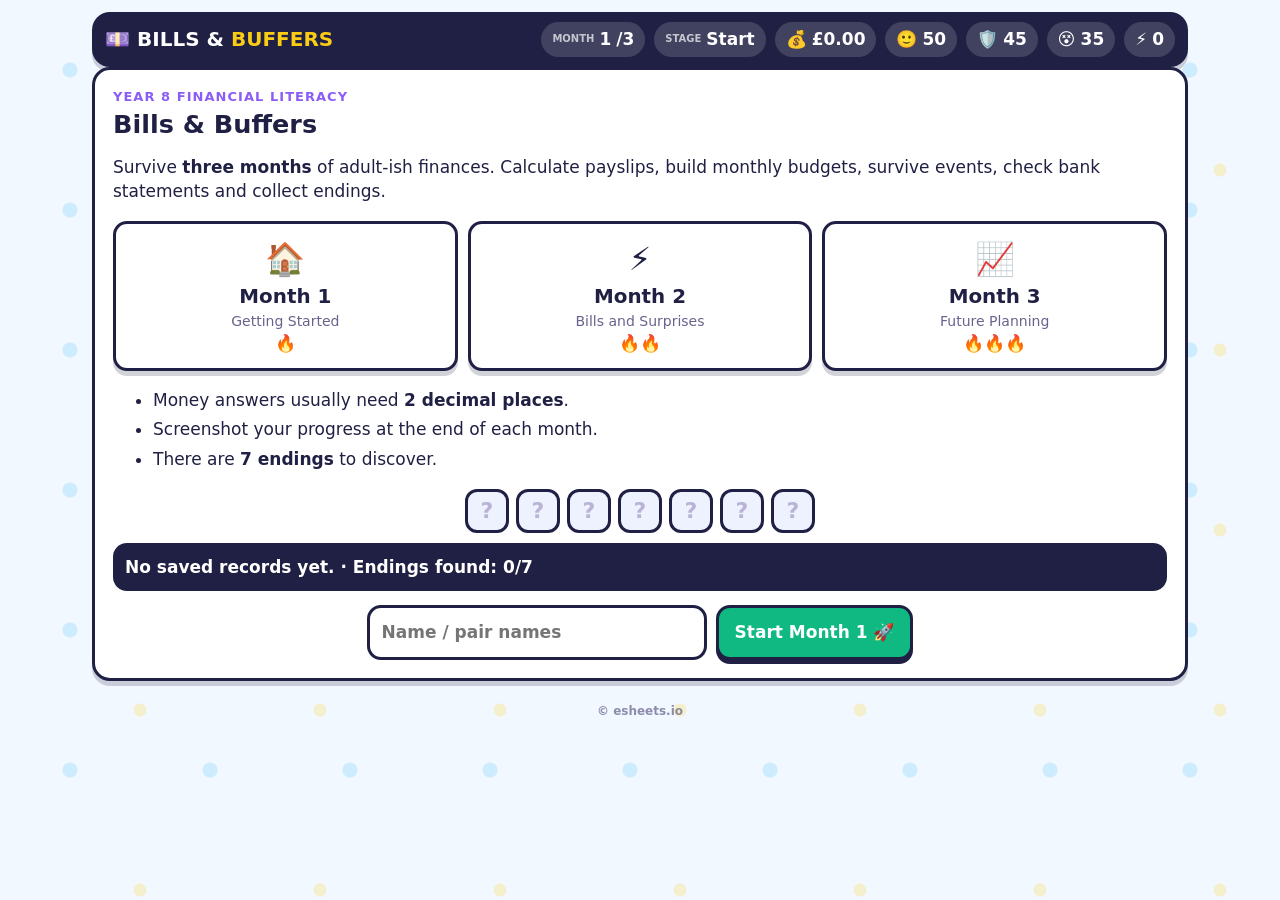
==== commit 65957d51: "Update index.html" ====
--- a/puzzles/bills-and-buffers/index.html
+++ b/puzzles/bills-and-buffers/index.html
@@ -1,12 +1,40 @@
-
 <!doctype html>
 <html lang="en-GB">
 <head>
 <meta charset="utf-8">
 <meta name="viewport" content="width=device-width, initial-scale=1, maximum-scale=1, user-scalable=no">
-<title>Bills & Buffers - Year 8</title>
+<title>Bills & Buffers</title>
+ <!-- Google tag (gtag.js) -->
+<script async src="https://www.googletagmanager.com/gtag/js?id=G-LM261TLP6C"></script>
+<script>
+  window.dataLayer = window.dataLayer || [];
+  function gtag(){dataLayer.push(arguments);}
+  gtag('js', new Date());
+
+  gtag('config', 'G-LM261TLP6C');
+</script>
+<!--add within head of page-->
 <style>
 :root{--ink:#202044;--bg:#f2f8ff;--card:#fff;--line:#202044;--sun:#facc15;--sky:#38bdf8;--grape:#8b5cf6;--pink:#ec4899;--lime:#10b981;--red:#f43f5e;--soft:#f4f0fb;--shadow:0 5px 0 rgba(32,32,68,.2);--r:18px}*{box-sizing:border-box;-webkit-tap-highlight-color:transparent}body{margin:0;font-family:system-ui,-apple-system,Segoe UI,sans-serif;color:var(--ink);background:radial-gradient(circle,#38bdf833 0 7px,transparent 8px) 0 0/140px 140px,radial-gradient(circle,#facc1538 0 6px,transparent 7px) 50px 80px/180px 180px,var(--bg);font-size:17px;line-height:1.45;padding-bottom:28px}h1,h2,h3,h4{margin:.2rem 0;font-family:ui-rounded,system-ui,sans-serif;line-height:1.1}button,input{font:inherit}button{cursor:pointer}button:disabled{opacity:.45;pointer-events:none}.hidden{display:none!important}.muted{color:#68638d;font-size:14px}#wrap{max-width:1120px;margin:auto;padding:12px}.hud{display:flex;align-items:center;gap:9px;flex-wrap:wrap;background:var(--ink);color:#fff;border-radius:18px;padding:10px 13px;box-shadow:var(--shadow)}.logo{font-weight:900;font-size:20px}.logo b{color:var(--sun)}.spacer{flex:1}.chip{display:inline-flex;gap:5px;align-items:center;background:rgba(255,255,255,.15);border-radius:999px;padding:5px 11px;font-weight:800}.lab{font-size:10px;text-transform:uppercase;opacity:.7}.banner,.card{background:#fff;border:3px solid var(--line);border-radius:var(--r);box-shadow:var(--shadow)}.banner{display:flex;align-items:center;gap:12px;flex-wrap:wrap;margin:14px 0 10px;padding:10px 14px}.banner .big{font-size:34px}.dots{display:flex;gap:7px;margin-left:auto;flex-wrap:wrap}.dot{font-weight:800;font-size:13px;padding:5px 10px;border-radius:999px;background:#eef2ff;color:#77719a}.dot.now{background:var(--sun);color:var(--ink);outline:2px solid var(--ink)}.dot.done{background:var(--lime);color:#fff}.card{padding:18px;margin-bottom:14px;animation:pop .2s ease both}@keyframes pop{from{opacity:.3;transform:translateY(6px)}to{opacity:1;transform:none}}.eyebrow{font-weight:900;color:var(--grape);font-size:13px;text-transform:uppercase;letter-spacing:.08em}.btn{border:3px solid var(--ink);border-radius:14px;background:#fff;box-shadow:0 4px 0 var(--ink);padding:10px 16px;min-height:46px;font-weight:900}.btn:active{transform:translateY(3px);box-shadow:0 1px 0 var(--ink)}.sun{background:var(--sun)}.lime{background:var(--lime);color:white}.sky{background:var(--sky)}.pink{background:var(--pink);color:white}.red{background:var(--red);color:white}.grape{background:var(--grape);color:white}.btnRow{display:flex;gap:9px;flex-wrap:wrap;justify-content:center;margin-top:14px}.strip{display:grid;grid-template-columns:repeat(auto-fit,minmax(150px,1fr));gap:10px;margin:12px 0}.mini{border:3px solid var(--ink);border-radius:14px;box-shadow:var(--shadow);padding:12px;text-align:center;background:#fff}.mini .em{font-size:32px}.rules li{margin:5px 0}.nameBox{border:3px solid var(--ink);border-radius:14px;padding:12px;max-width:340px;width:100%;font-weight:800}.notice{background:#fff6dc;border:3px solid #ca8a04;border-radius:14px;padding:12px;font-weight:800;margin:10px 0}.paygrid,.plangrid{display:grid;grid-template-columns:repeat(auto-fit,minmax(230px,1fr));gap:12px;margin-top:12px}.pay,.choice{border:3px solid var(--ink);border-radius:14px;box-shadow:var(--shadow);background:#fff;padding:13px}.pay.done,.choice.chosen{background:#e9fbf4;border-color:#047857}.pay.locked{opacity:.5}.value{font-weight:900;font-size:24px;margin:8px 0}.tracker{display:flex;gap:8px;flex-wrap:wrap;justify-content:center;background:var(--soft);border:2px dashed var(--grape);border-radius:12px;padding:8px;margin:12px 0;font-weight:800}.ok{color:#047857}.todo{color:#be123c}.cat{margin-top:16px}.cat.missing{outline:3px dashed var(--red);outline-offset:5px}.choice h4{font-size:17px}.choice .em{font-size:25px}.rule{background:var(--soft);border-radius:9px;padding:6px 8px;color:#534d7a;font-weight:700;font-size:13px;margin:7px 0}.topic{font-size:12px;color:#68638d;font-weight:800}.price{font-weight:900;font-size:20px}.small{font-size:14px;padding:7px 10px;min-height:38px;margin-top:6px}.event{border:4px dashed var(--red)}.event.lucky{border-color:#047857}.flash{display:inline-block;border-radius:999px;background:var(--red);color:#fff;font-weight:900;padding:3px 12px}.lucky .flash{background:#047857}.report .row{display:flex;justify-content:space-between;gap:12px;border-bottom:2px dashed #e3ddf2;padding:7px 4px;font-weight:800}.plus{color:#047857}.minus{color:#be123c}.ledger{border-collapse:collapse;width:100%;background:#fff;margin-top:12px}.ledger th,.ledger td{border:2px solid var(--ink);padding:7px 9px;text-align:right}.ledger th:first-child,.ledger td:first-child{text-align:left}.ledger th{background:#fff1c9}.credit{color:#047857;font-weight:900}.debit{color:#be123c;font-weight:900}.overlay{position:fixed;inset:0;background:rgba(32,32,68,.62);display:flex;align-items:flex-start;justify-content:center;padding:18px 10px;overflow:auto;z-index:10}.modal{width:min(600px,96vw);background:#fff;border:3px solid var(--ink);border-radius:20px;box-shadow:0 10px 0 rgba(32,32,68,.25);padding:18px;margin:auto 0}.qtop{display:flex;gap:8px;flex-wrap:wrap}.tag{font-weight:900;border:2px solid var(--ink);border-radius:8px;padding:3px 10px;background:var(--grape);color:#fff}.topicTag{font-weight:900;border:2px solid var(--ink);border-radius:8px;padding:3px 10px;background:#eef2ff}.qbox{background:#fff6dc;border:3px solid #ca8a04;border-radius:14px;padding:13px;margin:9px 0}.fmt{text-align:center;color:#68638d;font-size:13px}.ans{margin:8px auto 4px;max-width:330px;min-height:52px;border:3px solid var(--ink);border-radius:14px;display:flex;align-items:center;justify-content:center;font-weight:900;font-size:26px;background:#fff}.ans.empty{color:#b9b3d6;font-size:16px}.fb{text-align:center;font-weight:900;min-height:24px}.good{color:#047857}.bad{color:#be123c}.hint{background:#fff8e8;border:2px dashed #ca8a04;border-radius:12px;padding:9px 12px;margin-top:8px}.keypad{display:grid;grid-template-columns:repeat(4,1fr);gap:8px;max-width:330px;margin:12px auto}.keypad button{border:3px solid var(--ink);border-radius:13px;background:#fff;box-shadow:0 3px 0 var(--ink);font-size:21px;font-weight:900;min-height:50px}.keypad .enter{grid-column:span 2;background:var(--lime);color:#fff}.keypad .del{background:#fdedf1}.bigscore{text-align:center;font-size:52px;font-weight:900}.scorelabel{text-align:center;font-weight:900;color:#68638d;text-transform:uppercase;font-size:13px}.stamp{display:inline-block;border:4px solid;border-radius:12px;padding:5px 14px;font-weight:900;font-size:24px;transform:rotate(-5deg)}.stamp.pass{color:#047857}.stamp.review{color:#be123c}.ending{background:linear-gradient(135deg,#fff6dc,#e0f2fe);border:3px solid var(--ink);border-radius:16px;text-align:center;padding:14px;margin:12px 0}.ending .em{font-size:46px}.gallery{display:flex;justify-content:center;gap:7px;flex-wrap:wrap}.slot{width:44px;height:44px;border:3px solid var(--ink);border-radius:12px;background:#fff;display:grid;place-items:center;font-size:22px}.slot.locked{background:#eef2ff;color:#b9b3d6;font-weight:900}.accrow{display:grid;grid-template-columns:170px 1fr 45px;gap:8px;align-items:center;font-weight:800;margin:6px 0}.bar{height:14px;border:2px solid var(--ink);border-radius:999px;background:#fff;overflow:hidden}.bar i{display:block;height:100%;background:var(--grape)}.toastWrap{position:fixed;left:50%;bottom:18px;transform:translateX(-50%);z-index:20}.toast{background:var(--ink);color:#fff;border-radius:999px;padding:10px 16px;font-weight:900;box-shadow:var(--shadow)}@media(max-width:720px){body{font-size:16px}.hud{gap:6px}.chip{font-size:13px;padding:5px 8px}.dots{margin-left:0}.accrow{grid-template-columns:125px 1fr 40px}.card{padding:14px}}
+
+.esheets-credit{
+  text-align:center;
+  margin:22px 0 4px;
+  font-size:12px;
+  font-weight:700;
+  color:#68638d;
+}
+.esheets-credit a{
+  color:inherit;
+  text-decoration:none;
+  opacity:.72;
+}
+.esheets-credit a:hover,
+.esheets-credit a:focus{
+  opacity:1;
+  text-decoration:underline;
+}
+
 </style>
 </head>
 <body>
@@ -14,6 +42,7 @@
 <header class="hud"><div class="logo">💷 BILLS & <b>BUFFERS</b></div><div class="spacer"></div><span class="chip"><span class="lab">Month</span><span id="hMonth">1</span>/3</span><span class="chip"><span class="lab">Stage</span><span id="hStage">Start</span></span><span class="chip">💰 <span id="hCash">£0.00</span></span><span class="chip">🙂 <span id="hLife">50</span></span><span class="chip">🛡️ <span id="hSafe">45</span></span><span class="chip">😵 <span id="hStress">35</span></span><span class="chip">⚡ <span id="hStreak">0</span></span></header>
 <div id="banner" class="banner hidden"><span id="bEm" class="big">💼</span><div><h2 id="bTitle">Month</h2><div id="bSub" class="muted"></div></div><div class="dots"><span class="dot" data-s="1">💼 Payslip</span><span class="dot" data-s="2">🧾 Budget</span><span class="dot" data-s="3">⚡ Events</span><span class="dot" data-s="4">💳 Bank</span><span class="dot" data-s="5">📸 Report</span></div></div>
 <main id="stage"></main>
+<footer class="esheets-credit"><a href="https://www.esheets.io/" target="_blank" rel="noopener">© esheets.io</a></footer>
 </div>
 <div id="overlay" class="overlay hidden"><div class="modal"><div class="qtop"><span id="qLevel" class="tag">Question</span><span id="qTopic" class="topicTag">Topic: Budgeting</span></div><div class="qbox"><div id="qText"></div><div id="qHtml"></div></div><div id="qFmt" class="fmt"></div><div id="ans" class="ans empty">type your answer</div><div id="fb" class="fb"></div><div id="hint" class="hint hidden"></div><div id="keypad" class="keypad"></div><div class="btnRow"><button id="qBack" class="btn">← Back</button></div></div></div>
 <div id="toastWrap" class="toastWrap hidden"><div id="toastMsg" class="toast"></div></div>
